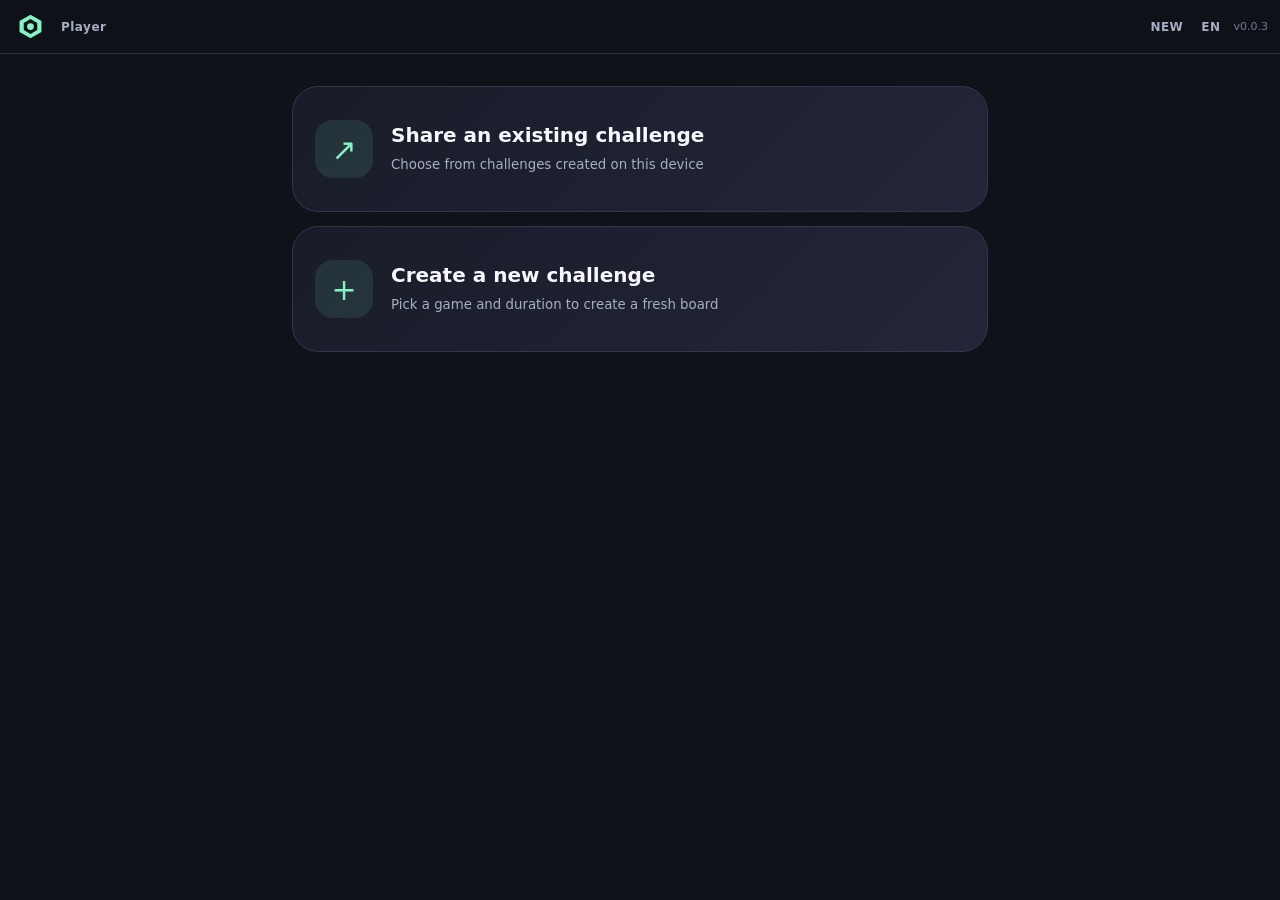
==== index.html @ 1811e8f5 "Initial public release" ====
<!doctype html>
<html lang="zh-CN">
  <head>
    <meta charset="utf-8">
    <meta name="viewport" content="width=device-width,initial-scale=1,viewport-fit=cover">
    <meta name="theme-color" content="#171923">
    <meta name="description" content="FairPlay anonymous mini game challenges">
    <link rel="manifest" href="./manifest.webmanifest">
    <link rel="icon" href="./icon.svg" type="image/svg+xml">
    <link rel="stylesheet" href="./index.css">
    <link rel="stylesheet" href="./homepage.css">
    <link rel="stylesheet" href="./common/game-shell.css">
    <title>FPCodex</title>
  </head>
  <body>
    <div id="app"></div>
    <script type="module" src="./index.js"></script>
  </body>
</html>
---- index.css ----
:root {
  color-scheme: dark;
  font-family: Inter, ui-rounded, "SF Pro Rounded", "Segoe UI", system-ui, sans-serif;
  font-synthesis: none;
  --bg: #10121a;
  --surface: #191c28;
  --surface-2: #222638;
  --line: #30364d;
  --text: #f7f7fb;
  --muted: #a7aec4;
  --accent: #85f2c5;
  --accent-2: #a9a0ff;
  --danger: #ff7385;
  --radius: 20px;
}

* { box-sizing: border-box; }

html, body { margin: 0; min-height: 100%; background: var(--bg); color: var(--text); }
body { min-width: 320px; min-height: 100dvh; }
button, input, textarea { font: inherit; }
button { color: inherit; }

#app { min-height: 100dvh; }

.app-header {
  position: sticky;
  z-index: 20;
  top: 0;
  display: flex;
  align-items: center;
  gap: 8px;
  min-height: 54px;
  padding: max(8px, env(safe-area-inset-top)) 12px 8px;
  border-bottom: 1px solid color-mix(in srgb, var(--line), transparent 22%);
  background: color-mix(in srgb, var(--bg), transparent 7%);
  backdrop-filter: blur(16px);
}

.brand-button, .header-button {
  border: 0;
  background: transparent;
  cursor: pointer;
}

.brand-button {
  display: grid;
  place-items: center;
  width: 36px;
  height: 36px;
  padding: 0;
  border-radius: 12px;
  color: var(--accent);
}

.brand-button:hover { background: var(--surface-2); }
.brand-mark { width: 27px; height: 27px; }

.nickname-button {
  max-width: min(30vw, 150px);
  overflow: hidden;
  padding: 7px 8px;
  color: var(--text);
  text-overflow: ellipsis;
  white-space: nowrap;
}

.header-spacer { flex: 1; min-width: 0; }
.header-button { padding: 7px 5px; color: var(--muted); font-size: 12px; font-weight: 750; letter-spacing: .04em; }
.header-button:hover { color: var(--text); }
.version-label { color: #737b94; font-size: 11px; white-space: nowrap; }

.modal-backdrop {
  position: fixed;
  z-index: 100;
  inset: 0;
  display: grid;
  place-items: center;
  padding: 20px;
  background: #090a10cc;
}

.modal-card {
  width: min(100%, 410px);
  padding: 22px;
  border: 1px solid var(--line);
  border-radius: 24px;
  background: var(--surface);
  box-shadow: 0 24px 80px #0008;
}

.modal-card h2 { margin: 0 0 16px; font-size: 20px; }
.modal-card input[type="text"] { width: 100%; padding: 12px 14px; border: 1px solid var(--line); border-radius: 12px; background: var(--bg); color: var(--text); }
.disclaimer { margin: 13px 0; color: var(--muted); font-size: 13px; line-height: 1.5; }
.confirm-row { display: flex; gap: 9px; align-items: flex-start; font-size: 13px; }
.modal-actions { display: flex; justify-content: flex-end; gap: 10px; margin-top: 20px; }

.action-button {
  min-height: 42px;
  padding: 0 16px;
  border: 1px solid var(--line);
  border-radius: 13px;
  background: var(--surface-2);
  cursor: pointer;
  font-weight: 750;
}
.action-button.primary { border-color: transparent; background: var(--accent); color: #09251c; }
.action-button.danger { border-color: color-mix(in srgb, var(--danger), transparent 50%); color: var(--danger); }
.action-button:disabled { cursor: not-allowed; opacity: .45; }

.empty-state { padding: 28px 16px; color: var(--muted); text-align: center; }

@media (max-width: 370px) {
  .app-header { gap: 3px; padding-inline: 7px; }
  .nickname-button { max-width: 82px; padding-inline: 4px; }
  .header-button { padding-inline: 3px; font-size: 11px; }
  .version-label { font-size: 10px; }
}
---- homepage.css ----
.homepage {
  width: min(100%, 720px);
  margin: 0 auto;
  padding: 18px 12px max(42px, env(safe-area-inset-bottom));
}

.panel { padding: 16px; border: 1px solid var(--line); border-radius: var(--radius); background: var(--surface); }
.section-title { margin: 0 0 13px; font-size: 17px; letter-spacing: -.01em; }

.new-menu { display: grid; gap: 14px; padding-top: 14px; }
.new-menu-button {
  display: flex;
  align-items: center;
  gap: 18px;
  min-height: 126px;
  padding: 22px;
  border: 1px solid var(--line);
  border-radius: 26px;
  background: linear-gradient(135deg, var(--surface), var(--surface-2));
  text-align: left;
  cursor: pointer;
}
.new-menu-button:hover { border-color: var(--accent-2); transform: translateY(-1px); }
.new-menu-button strong { display: block; margin-bottom: 7px; font-size: 20px; }
.new-menu-button small { color: var(--muted); line-height: 1.4; }
.menu-mark { display: grid; flex: 0 0 58px; place-items: center; height: 58px; border-radius: 18px; background: #85f2c51a; color: var(--accent); font-size: 30px; }
.section-nav { margin-bottom: 10px; }
.section-nav button { width: 40px; height: 38px; border: 0; border-radius: 12px; background: var(--surface); color: var(--muted); cursor: pointer; }

.share-panel { margin-bottom: 14px; }
.share-grid { display: grid; grid-template-columns: 94px minmax(0, 1fr) 94px; gap: 11px; align-items: stretch; }
.qr-box, .share-launch { aspect-ratio: 1; border: 1px solid var(--line); border-radius: 16px; background: var(--surface-2); cursor: pointer; }
.qr-box { display: grid; place-content: center; padding: 7px; overflow: hidden; }
.qr-box svg { display: block; width: 100%; height: 100%; border-radius: 4px; }
.share-launch { display: grid; place-content: center; gap: 4px; color: var(--accent); }
.share-launch span { font-size: 29px; }
.share-launch strong { font-size: 12px; }
.share-details { display: grid; align-content: center; min-width: 0; gap: 10px; }
.code-line { display: grid; gap: 4px; }
.code-line code { overflow: hidden; font-size: 14px; font-weight: 800; text-overflow: ellipsis; }
.code-line time { color: var(--muted); font-size: 11px; }
.memo-input { width: 100%; min-width: 0; padding: 9px 10px; border: 1px solid var(--line); border-radius: 10px; background: var(--bg); color: var(--text); }

.challenge-section, .challenge-bar, .game-section { margin-top: 14px; }
.challenge-list, .game-list { display: grid; gap: 10px; }
.challenge-card, .game-card {
  display: grid;
  grid-template-columns: 64px minmax(0, 1fr) auto;
  align-items: center;
  gap: 13px;
  min-height: 86px;
  padding: 11px;
  border: 1px solid var(--line);
  border-radius: 19px;
  background: var(--surface);
}
.challenge-card { cursor: pointer; }
.challenge-card.selected { border-color: var(--accent); box-shadow: inset 0 0 0 1px #85f2c544; }
.game-icon { display: block; width: 58px; height: 58px; }
.game-icon svg, .compact-game-icon svg, .brand-mark svg { width: 100%; height: 100%; }
.game-copy { min-width: 0; }
.game-copy h2 { overflow: hidden; margin: 0 0 4px; font-size: 16px; text-overflow: ellipsis; white-space: nowrap; }
.game-copy h2 time { color: var(--muted); font-size: 10px; font-weight: 500; }
.game-copy p { display: -webkit-box; overflow: hidden; margin: 0; color: var(--muted); font-size: 12px; line-height: 1.35; -webkit-box-orient: vertical; -webkit-line-clamp: 2; }
.duration-buttons { display: flex; flex-wrap: wrap; justify-content: flex-end; gap: 5px; max-width: 116px; }
.duration-buttons button { min-width: 42px; height: 35px; padding: 0 8px; border: 1px solid #85f2c555; border-radius: 11px; background: #85f2c512; color: var(--accent); cursor: pointer; font-weight: 800; }
.duration-buttons button:hover { background: var(--accent); color: #09251c; }
.delete-button { width: 38px; height: 38px; border: 1px solid #ff738544; border-radius: 12px; background: #ff738510; color: var(--danger); cursor: pointer; font-size: 22px; }
.marked-icon { position: relative; display: block; width: fit-content; }
.marked-icon b { position: absolute; right: -3px; bottom: -2px; display: grid; place-items: center; min-width: 20px; height: 20px; padding: 0 4px; border: 2px solid var(--surface); border-radius: 10px; background: var(--accent); color: #09251c; font-size: 10px; }

.challenge-strip { display: flex; gap: 9px; overflow-x: auto; padding: 3px 2px 10px; scrollbar-width: thin; scroll-snap-type: x proximity; }
.compact-challenge { display: grid; flex: 0 0 78px; justify-items: center; gap: 3px; padding: 8px 6px; border: 1px solid var(--line); border-radius: 17px; background: var(--surface); cursor: pointer; scroll-snap-align: start; }
.compact-challenge.selected { border-color: var(--accent); background: #85f2c510; }
.compact-game-icon { display: block; width: 48px; height: 48px; }
.compact-challenge code { font-size: 11px; font-weight: 800; }
.compact-challenge small { width: 100%; overflow: hidden; color: var(--muted); font-size: 9px; text-overflow: ellipsis; white-space: nowrap; }
.compact-challenge .marked-icon b { right: -4px; bottom: -1px; }

.toast { position: fixed; z-index: 200; left: 50%; bottom: max(24px, env(safe-area-inset-bottom)); transform: translateX(-50%); padding: 10px 16px; border: 1px solid var(--line); border-radius: 999px; background: var(--surface-2); box-shadow: 0 10px 30px #0007; }

@media (max-width: 420px) {
  .share-grid { grid-template-columns: 78px minmax(0, 1fr) 78px; gap: 8px; }
  .game-card, .challenge-card { grid-template-columns: 54px minmax(0, 1fr) auto; gap: 9px; }
  .game-icon { width: 50px; height: 50px; }
  .duration-buttons { max-width: 96px; }
  .duration-buttons button { min-width: 38px; }
}
---- common/game-shell.css ----
.game-page { width: min(100%, 760px); margin: 0 auto; padding: 12px; }
.game-status { display: grid; grid-template-columns: 1fr 1fr auto 1fr; gap: 8px; align-items: stretch; padding: 10px; border: 1px solid var(--line); border-radius: 18px; background: var(--surface); }
.game-status > div { display: flex; flex-direction: column; justify-content: center; min-width: 0; text-align: center; }
.game-status span { color: var(--muted); font-size: 11px; }
.game-status strong { margin-top: 2px; font-variant-numeric: tabular-nums; }
.game-control { min-width: 74px; border: 0; border-radius: 13px; background: var(--accent); color: #09251c; cursor: pointer; font-weight: 800; }
.game-control:disabled { opacity: .5; }
.game-stage { position: relative; display: grid; min-height: min(690px, calc(100dvh - 142px)); margin-top: 12px; place-items: center; align-content: center; padding: 28px; overflow: hidden; border: 1px solid var(--line); border-radius: 24px; background: radial-gradient(circle at 50% 30%, #29304a, var(--surface) 52%); text-align: center; }
.game-stage-icon { width: 112px; height: 112px; }
.game-stage-icon svg { width: 100%; height: 100%; }
.game-stage h1 { margin: 18px 0 6px; }
.game-stage > p { margin: 0; color: var(--muted); }
.rules-card { width: min(100%, 430px); margin-top: 28px; padding: 18px; border: 1px solid var(--line); border-radius: 18px; background: #10121ad9; }
.rules-card span { color: var(--accent); font-size: 12px; font-weight: 800; letter-spacing: .1em; text-transform: uppercase; }
.rules-card p { margin: 8px 0 0; color: var(--muted); line-height: 1.55; }
.countdown { position: absolute; inset: 0; display: grid; place-items: center; background: #10121ae8; color: var(--accent); font-size: 90px; font-weight: 900; }
.countdown[hidden] { display: none; }
.game-error { width: min(100% - 32px, 520px); margin: 20vh auto; padding: 28px; border: 1px solid var(--danger); border-radius: 22px; background: var(--surface); text-align: center; }
.game-error h1 { color: var(--danger); }
.game-error p { color: var(--muted); }
@media (max-width: 380px) { .game-page { padding: 8px; } .game-status { gap: 4px; padding: 7px; } .game-control { min-width: 64px; } }
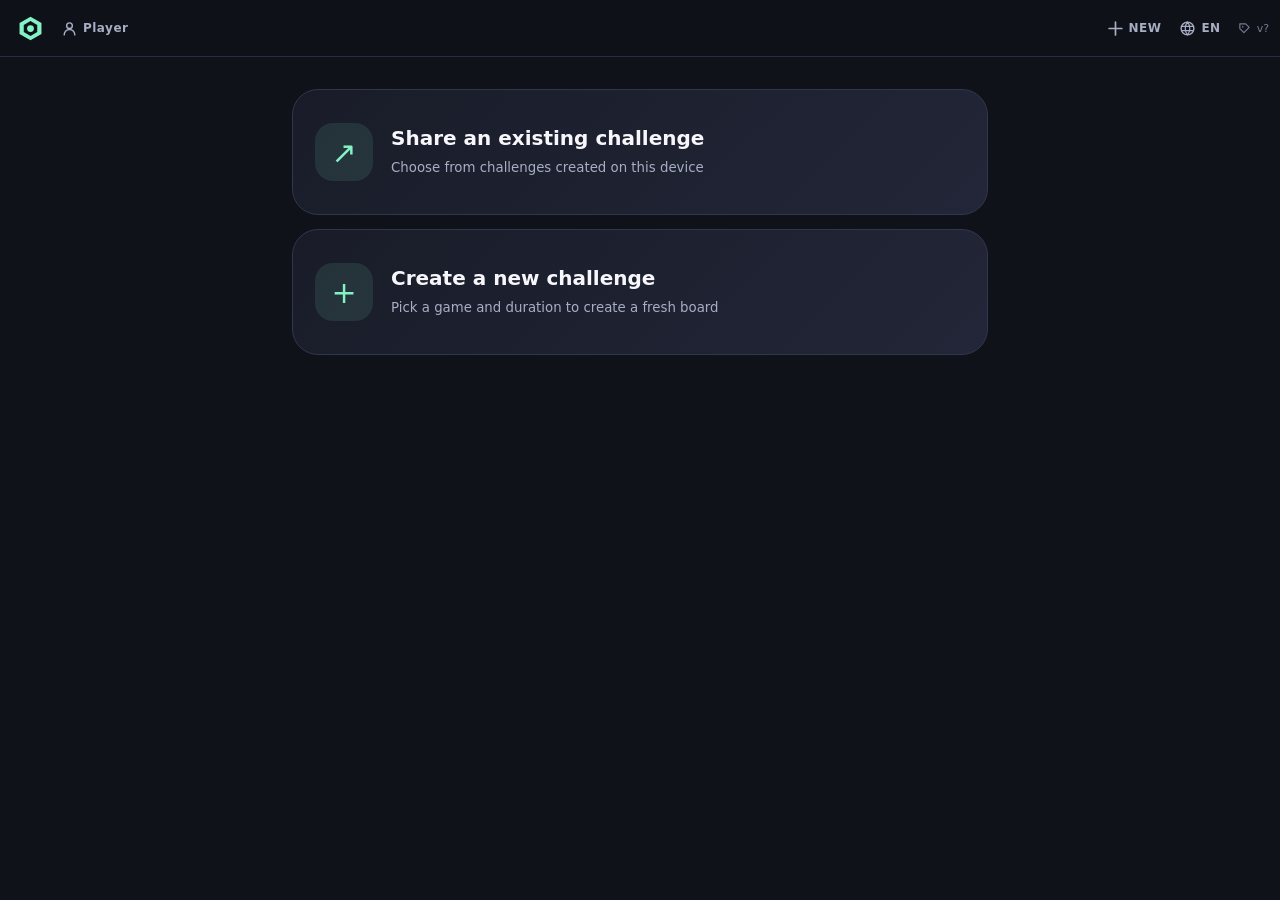
==== commit 03ed1988: "Release Zuben 0.0.11" ====
--- a/index.html
+++ b/index.html
@@ -10,7 +10,7 @@
     <link rel="stylesheet" href="./index.css">
     <link rel="stylesheet" href="./homepage.css">
     <link rel="stylesheet" href="./common/game-shell.css">
-    <title>FPCodex</title>
+    <title>Zuben</title>
   </head>
   <body>
     <div id="app"></div>
--- a/index.css
+++ b/index.css
@@ -11,15 +11,30 @@
   --accent: #85f2c5;
   --accent-2: #a9a0ff;
   --danger: #ff7385;
+  --lead: #57efbd;
+  --trail: #ff6f82;
+  --even: #8290b3;
   --radius: 20px;
 }
 
 * { box-sizing: border-box; }
 
-html, body { margin: 0; min-height: 100%; background: var(--bg); color: var(--text); }
+html, body { width: 100%; margin: 0; min-height: 100%; overflow-x: hidden; background: var(--bg); color: var(--text); }
 body { min-width: 320px; min-height: 100dvh; }
 button, input, textarea { font: inherit; }
 button { color: inherit; }
+
+.visually-hidden {
+  position: absolute;
+  width: 1px;
+  height: 1px;
+  padding: 0;
+  margin: -1px;
+  overflow: hidden;
+  clip: rect(0, 0, 0, 0);
+  white-space: nowrap;
+  border: 0;
+}
 
 #app { min-height: 100dvh; }
 
@@ -27,6 +42,8 @@
   position: sticky;
   z-index: 20;
   top: 0;
+  width: 100%;
+  max-width: 100vw;
   display: flex;
   align-items: center;
   gap: 8px;
@@ -43,6 +60,15 @@
   cursor: pointer;
 }
 
+.header-button {
+  display: inline-flex;
+  min-height: 40px;
+  align-items: center;
+  justify-content: center;
+  gap: 5px;
+  border-radius: 11px;
+}
+
 .brand-button {
   display: grid;
   place-items: center;
@@ -65,10 +91,50 @@
   white-space: nowrap;
 }
 
+.nickname-button span:last-child { overflow: hidden; text-overflow: ellipsis; }
+
 .header-spacer { flex: 1; min-width: 0; }
 .header-button { padding: 7px 5px; color: var(--muted); font-size: 12px; font-weight: 750; letter-spacing: .04em; }
-.header-button:hover { color: var(--text); }
-.version-label { color: #737b94; font-size: 11px; white-space: nowrap; }
+.header-button:hover, .header-button:focus-visible { background: var(--surface-2); color: var(--text); }
+.header-icon { display: inline-grid; flex: 0 0 17px; width: 17px; height: 17px; place-items: center; }
+.header-icon svg { width: 100%; height: 100%; }
+.version-label { display: inline-flex; align-items: center; gap: 4px; padding: 5px 2px; border: 0; background: transparent; color: #737b94; cursor: pointer; font-size: 11px; white-space: nowrap; }
+.version-label:hover, .version-label:focus-visible { color: var(--text); }
+.version-label[data-unread="true"] .header-icon { color: var(--danger); }
+.version-label:disabled { cursor: wait; }
+.version-label .header-icon { width: 14px; height: 14px; }
+
+.language-picker { position: relative; display: inline-flex; }
+.language-menu {
+  position: absolute;
+  z-index: 40;
+  top: calc(100% + 7px);
+  right: 0;
+  width: max-content;
+  min-width: 150px;
+  padding: 6px;
+  border: 1px solid var(--line);
+  border-radius: 14px;
+  background: var(--surface);
+  box-shadow: 0 16px 42px #0009;
+}
+.language-menu button {
+  display: grid;
+  width: 100%;
+  min-height: 42px;
+  grid-template-columns: 35px 1fr;
+  align-items: center;
+  padding: 7px 10px;
+  border: 0;
+  border-radius: 9px;
+  background: transparent;
+  cursor: pointer;
+  text-align: left;
+}
+.language-menu button:hover, .language-menu button:focus-visible { outline: none; background: var(--surface-2); }
+.language-menu button[aria-selected="true"] { color: var(--accent); }
+.language-menu strong { font-size: 12px; letter-spacing: .05em; }
+.language-menu span { color: var(--text); font-size: 13px; }
 
 .modal-backdrop {
   position: fixed;
@@ -90,6 +156,16 @@
 }
 
 .modal-card h2 { margin: 0 0 16px; font-size: 20px; }
+.version-dialog { position: relative; max-height: min(78dvh, 680px); overflow: auto; }
+.version-close { position: sticky; z-index: 1; top: 0; float: right; display: grid; width: 34px; height: 34px; margin: -8px -8px 4px 10px; place-items: center; border: 1px solid var(--line); border-radius: 50%; background: var(--surface-2); color: var(--text); cursor: pointer; font-size: 23px; line-height: 1; }
+.version-json { clear: both; overflow-wrap: anywhere; }
+.version-field { margin-top: 16px; }
+.version-object.depth-0 > .version-field:first-child { margin-top: 0; }
+.version-key { display: block; margin: 0 0 8px; color: var(--text); }
+.version-object.depth-0 > .version-field > .version-key { color: var(--accent); font-size: 23px; }
+.version-object.depth-1 > .version-field > .version-key { font-size: 15px; }
+.version-array { display: grid; gap: 7px; margin: 0; padding-left: 21px; color: var(--muted); font-size: 13px; line-height: 1.45; }
+.version-value { margin: 0; color: var(--muted); font-size: 13px; line-height: 1.45; }
 .modal-card input[type="text"] { width: 100%; padding: 12px 14px; border: 1px solid var(--line); border-radius: 12px; background: var(--bg); color: var(--text); }
 .disclaimer { margin: 13px 0; color: var(--muted); font-size: 13px; line-height: 1.5; }
 .confirm-row { display: flex; gap: 9px; align-items: flex-start; font-size: 13px; }
@@ -115,4 +191,11 @@
   .nickname-button { max-width: 82px; padding-inline: 4px; }
   .header-button { padding-inline: 3px; font-size: 11px; }
   .version-label { font-size: 10px; }
-}
+  .version-label .header-icon { display: none; }
+}
+
+@media (max-width: 480px) {
+  .mode-button span:last-child { display: none; }
+  .mode-button { width: 40px; padding-inline: 0; }
+  .version-label .header-icon { display: none; }
+}
--- a/homepage.css
+++ b/homepage.css
@@ -1,5 +1,6 @@
 .homepage {
   width: min(100%, 720px);
+  max-width: 100vw;
   margin: 0 auto;
   padding: 18px 12px max(42px, env(safe-area-inset-bottom));
 }
@@ -20,6 +21,8 @@
   text-align: left;
   cursor: pointer;
 }
+.new-menu-button > span:last-child { min-width: 0; }
+.new-menu-button strong, .new-menu-button small { overflow-wrap: anywhere; }
 .new-menu-button:hover { border-color: var(--accent-2); transform: translateY(-1px); }
 .new-menu-button strong { display: block; margin-bottom: 7px; font-size: 20px; }
 .new-menu-button small { color: var(--muted); line-height: 1.4; }
@@ -32,8 +35,14 @@
 .qr-box, .share-launch { aspect-ratio: 1; border: 1px solid var(--line); border-radius: 16px; background: var(--surface-2); cursor: pointer; }
 .qr-box { display: grid; place-content: center; padding: 7px; overflow: hidden; }
 .qr-box svg { display: block; width: 100%; height: 100%; border-radius: 4px; }
+.challenge-qr-dialog { text-align: center; }
+.challenge-qr-large { width: min(72vw, 340px); margin: 0 auto; padding: 12px; border-radius: 20px; background: #fff; }
+.challenge-qr-large svg { display: block; width: 100%; height: auto; }
+.challenge-qr-actions { display: grid; grid-template-columns: auto auto minmax(0, 1fr); }
+.challenge-qr-actions .action-button { display: grid; place-items: center; text-decoration: none; }
 .share-launch { display: grid; place-content: center; gap: 4px; color: var(--accent); }
-.share-launch span { font-size: 29px; }
+.share-icon { display: block; width: 31px; height: 31px; }
+.share-icon svg { display: block; width: 100%; height: 100%; }
 .share-launch strong { font-size: 12px; }
 .share-details { display: grid; align-content: center; min-width: 0; gap: 10px; }
 .code-line { display: grid; gap: 4px; }
@@ -85,4 +94,5 @@
   .game-icon { width: 50px; height: 50px; }
   .duration-buttons { max-width: 96px; }
   .duration-buttons button { min-width: 38px; }
+  .challenge-qr-actions { grid-template-columns: 1fr; }
 }
--- a/common/game-shell.css
+++ b/common/game-shell.css
@@ -1,10 +1,69 @@
-.game-page { width: min(100%, 760px); margin: 0 auto; padding: 12px; }
-.game-status { display: grid; grid-template-columns: 1fr 1fr auto 1fr; gap: 8px; align-items: stretch; padding: 10px; border: 1px solid var(--line); border-radius: 18px; background: var(--surface); }
-.game-status > div { display: flex; flex-direction: column; justify-content: center; min-width: 0; text-align: center; }
-.game-status span { color: var(--muted); font-size: 11px; }
-.game-status strong { margin-top: 2px; font-variant-numeric: tabular-nums; }
-.game-control { min-width: 74px; border: 0; border-radius: 13px; background: var(--accent); color: #09251c; cursor: pointer; font-weight: 800; }
+.game-page { width: min(100%, 760px); max-width: 100vw; margin: 0 auto; padding: 12px; }
+.game-status {
+  display: grid;
+  grid-template-columns: minmax(52px, auto) 44px minmax(66px, auto) minmax(52px, 1fr) minmax(66px, auto);
+  gap: 4px;
+  align-items: center;
+  padding: 8px 10px;
+  border: 1px solid var(--line);
+  border-radius: 18px;
+  background: var(--surface);
+}
+.status-metric { display: flex; min-width: 0; flex-direction: column; align-items: center; justify-content: center; color: var(--muted); text-align: center; }
+.status-icon { display: grid; width: 16px; height: 16px; margin-bottom: 2px; place-items: center; }
+.status-icon svg { width: 100%; height: 100%; }
+.status-metric strong { color: var(--text); font-size: clamp(11px, 3.2vw, 15px); font-variant-numeric: tabular-nums; line-height: 1.15; }
+.time-metric strong { min-width: 6ch; }
+.score-metric strong, .ghost-metric strong { width: 7ch; }
+.game-control {
+  display: grid;
+  width: 44px;
+  height: 44px;
+  padding: 0;
+  place-items: center;
+  border: 0;
+  border-radius: 14px;
+  background: var(--accent);
+  color: #09251c;
+  cursor: pointer;
+  box-shadow: 0 6px 18px color-mix(in srgb, var(--accent), transparent 78%);
+}
+.control-icon { display: grid; width: 22px; height: 22px; place-items: center; }
+.control-icon svg { width: 100%; height: 100%; }
 .game-control:disabled { opacity: .5; }
+
+.tug-bar {
+  --self-share: .5;
+  --ghost-share: .5;
+  position: relative;
+  display: flex;
+  min-width: 44px;
+  height: 18px;
+  align-items: center;
+  filter: drop-shadow(0 2px 6px #0008);
+}
+.tug-side { position: relative; height: 11px; overflow: hidden; background: #0b0d14; box-shadow: inset 0 0 0 1px #3a4057; transition: flex-basis 180ms ease-out; }
+.tug-self { flex: 0 0 calc(var(--self-share) * 100%); }
+.tug-ghost { flex: 0 0 calc(var(--ghost-share) * 100%); }
+.tug-self { border-radius: 7px 1px 1px 7px; }
+.tug-ghost { border-radius: 1px 7px 7px 1px; }
+.tug-fill { position: absolute; inset: 0; transition: background-color 180ms linear; }
+.tug-bar[data-leader="self"] .tug-self-fill, .tug-bar[data-leader="ghost"] .tug-ghost-fill { background: var(--lead); }
+.tug-bar[data-leader="self"] .tug-ghost-fill, .tug-bar[data-leader="ghost"] .tug-self-fill { background: var(--trail); }
+.tug-center {
+  position: absolute;
+  z-index: 2;
+  left: calc(var(--self-share) * 100%);
+  transform: translateX(-50%);
+  width: 2px;
+  height: 18px;
+  background: #fff;
+  border-radius: 2px;
+  box-shadow: 0 0 4px #fff, 0 0 10px var(--accent-2), 0 0 16px var(--accent-2);
+  animation: tug-center-pulse 1.25s ease-in-out infinite alternate;
+}
+@keyframes tug-center-pulse { from { opacity: .72; filter: brightness(.95); } to { opacity: 1; filter: brightness(1.45); } }
+@media (prefers-reduced-motion: reduce) { .tug-side, .tug-fill { transition: none; } .tug-center { animation: none; } }
 .game-stage { position: relative; display: grid; min-height: min(690px, calc(100dvh - 142px)); margin-top: 12px; place-items: center; align-content: center; padding: 28px; overflow: hidden; border: 1px solid var(--line); border-radius: 24px; background: radial-gradient(circle at 50% 30%, #29304a, var(--surface) 52%); text-align: center; }
 .game-stage-icon { width: 112px; height: 112px; }
 .game-stage-icon svg { width: 100%; height: 100%; }
@@ -18,4 +77,26 @@
 .game-error { width: min(100% - 32px, 520px); margin: 20vh auto; padding: 28px; border: 1px solid var(--danger); border-radius: 22px; background: var(--surface); text-align: center; }
 .game-error h1 { color: var(--danger); }
 .game-error p { color: var(--muted); }
-@media (max-width: 380px) { .game-page { padding: 8px; } .game-status { gap: 4px; padding: 7px; } .game-control { min-width: 64px; } }
+.game-result-overlay { display: grid; place-items: center; padding: 18px; text-align: center; }
+.result-card { display: grid; width: min(100%, 440px); gap: 10px; padding: clamp(20px, 6vw, 34px); border: 1px solid var(--line); border-radius: 26px; background: var(--surface); box-shadow: 0 22px 70px #000a; }
+.result-outcome-icon { color: var(--accent); font-size: 48px; line-height: 1; text-shadow: 0 0 20px color-mix(in srgb, var(--accent), transparent 40%); }
+.game-result-overlay[data-outcome="lose"] .result-outcome-icon { color: var(--danger); }
+.game-result-overlay[data-outcome="tie"] .result-outcome-icon { color: var(--even); }
+.result-card h1 { margin: 0; font-size: clamp(25px, 7vw, 38px); }
+.result-reason { margin: -3px 0 4px; color: var(--muted); }
+.result-score { min-width: 7ch; color: var(--accent); font-size: clamp(38px, 12vw, 64px); font-variant-numeric: tabular-nums; line-height: 1.1; }
+.result-action { min-height: 48px; padding: 10px 15px; border: 1px solid var(--line); border-radius: 15px; background: var(--surface-2); cursor: pointer; color: var(--text); font-weight: 800; }
+.result-action.primary { margin-top: 8px; border-color: transparent; background: var(--accent); color: #09251c; }
+.result-action:disabled { cursor: not-allowed; opacity: .5; }
+.result-secondary-actions { display: grid; grid-template-columns: 1fr 1fr; gap: 9px; }
+.result-share-sheet { text-align: center; }
+.result-qr { width: min(62vw, 230px); margin: 0 auto; padding: 10px; border-radius: 17px; background: #fff; }
+.result-qr svg { display: block; width: 100%; height: auto; }
+.result-share-copy { overflow-wrap: anywhere; color: var(--muted); line-height: 1.45; }
+@media (max-width: 380px) {
+  .game-page { padding: 8px; }
+  .game-status { gap: 2px; padding: 7px 6px; }
+  .status-icon { width: 14px; height: 14px; }
+  .game-control { width: 42px; height: 42px; }
+  .tug-bar { min-width: 38px; }
+}
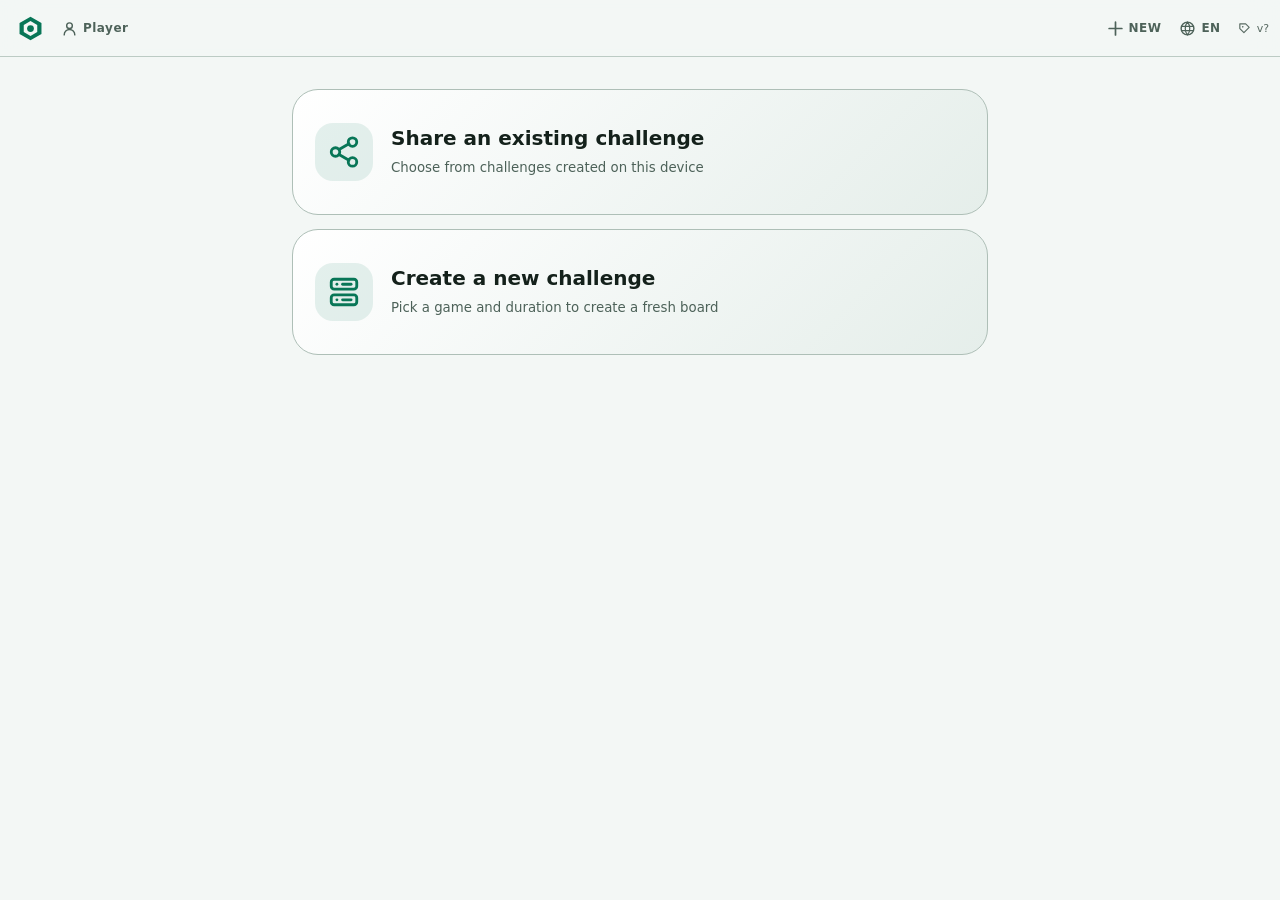
==== commit cdc663f7: "Release Zuben 0.0.12" ====
--- a/index.html
+++ b/index.html
@@ -3,7 +3,8 @@
   <head>
     <meta charset="utf-8">
     <meta name="viewport" content="width=device-width,initial-scale=1,viewport-fit=cover">
-    <meta name="theme-color" content="#171923">
+    <meta name="theme-color" content="#10121a" media="(prefers-color-scheme: dark)">
+    <meta name="theme-color" content="#f3f7f5" media="(prefers-color-scheme: light)">
     <meta name="description" content="FairPlay anonymous mini game challenges">
     <link rel="manifest" href="./manifest.webmanifest">
     <link rel="icon" href="./icon.svg" type="image/svg+xml">
--- a/index.css
+++ b/index.css
@@ -14,7 +14,55 @@
   --lead: #57efbd;
   --trail: #ff6f82;
   --even: #8290b3;
+  --quiet: #858da5;
+  --accent-ink: #09251c;
+  --backdrop: #090a10cc;
+  --stage-glow: #29304a;
+  --rules-bg: #10121ad9;
+  --countdown-bg: #10121ae8;
+  --game-overlay-bg: #10121af2;
+  --match-board-bg: #0d1019aa;
+  --tug-track: #0b0d14;
+  --tug-line: #3a4057;
+  --focus-ring: #fff;
+  --stacker-scene-glow: #2c3450;
+  --stacker-scene-edge: #11141f;
+  --stacker-chip-bg: #0c0f18bb;
+  --stacker-chip-line: #ffffff24;
   --radius: 20px;
+}
+
+@media (prefers-color-scheme: light) {
+  :root {
+    color-scheme: light;
+    --bg: #f3f7f5;
+    --surface: #fff;
+    --surface-2: #e5eeea;
+    --line: #aebfb7;
+    --text: #14211b;
+    --muted: #4d6259;
+    --accent: #087657;
+    --accent-2: #5c50b5;
+    --danger: #b4233c;
+    --lead: #087657;
+    --trail: #b4233c;
+    --even: #59677b;
+    --quiet: #596b63;
+    --accent-ink: #fff;
+    --backdrop: #17201dcc;
+    --stage-glow: #dce9e4;
+    --rules-bg: #fffffff2;
+    --countdown-bg: #f3f7f5f2;
+    --game-overlay-bg: #f3f7f5f2;
+    --match-board-bg: #dfe9e5cc;
+    --tug-track: #dbe5e1;
+    --tug-line: #80938b;
+    --focus-ring: #14211b;
+    --stacker-scene-glow: #dce9e4;
+    --stacker-scene-edge: #bfcfc8;
+    --stacker-chip-bg: #ffffffd9;
+    --stacker-chip-line: #14211b33;
+  }
 }
 
 * { box-sizing: border-box; }
@@ -36,7 +84,11 @@
   border: 0;
 }
 
+.qr-unavailable { display: grid; place-items: center; background: var(--surface-2) !important; color: var(--text); }
+.qr-fallback { margin: 0; padding: 8px; font-size: 13px; font-weight: 700; line-height: 1.35; text-align: center; }
+
 #app { min-height: 100dvh; }
+.storage-warning { padding: 8px 14px; border-bottom: 1px solid var(--danger); background: color-mix(in srgb, var(--danger), transparent 86%); color: var(--text); text-align: center; font-size: 12px; }
 
 .app-header {
   position: sticky;
@@ -98,7 +150,7 @@
 .header-button:hover, .header-button:focus-visible { background: var(--surface-2); color: var(--text); }
 .header-icon { display: inline-grid; flex: 0 0 17px; width: 17px; height: 17px; place-items: center; }
 .header-icon svg { width: 100%; height: 100%; }
-.version-label { display: inline-flex; align-items: center; gap: 4px; padding: 5px 2px; border: 0; background: transparent; color: #737b94; cursor: pointer; font-size: 11px; white-space: nowrap; }
+.version-label { display: inline-flex; align-items: center; gap: 4px; padding: 5px 2px; border: 0; background: transparent; color: var(--quiet); cursor: pointer; font-size: 11px; white-space: nowrap; }
 .version-label:hover, .version-label:focus-visible { color: var(--text); }
 .version-label[data-unread="true"] .header-icon { color: var(--danger); }
 .version-label:disabled { cursor: wait; }
@@ -143,7 +195,7 @@
   display: grid;
   place-items: center;
   padding: 20px;
-  background: #090a10cc;
+  background: var(--backdrop);
 }
 
 .modal-card {
@@ -180,7 +232,7 @@
   cursor: pointer;
   font-weight: 750;
 }
-.action-button.primary { border-color: transparent; background: var(--accent); color: #09251c; }
+.action-button.primary { border-color: transparent; background: var(--accent); color: var(--accent-ink); }
 .action-button.danger { border-color: color-mix(in srgb, var(--danger), transparent 50%); color: var(--danger); }
 .action-button:disabled { cursor: not-allowed; opacity: .45; }
 
--- a/homepage.css
+++ b/homepage.css
@@ -26,7 +26,9 @@
 .new-menu-button:hover { border-color: var(--accent-2); transform: translateY(-1px); }
 .new-menu-button strong { display: block; margin-bottom: 7px; font-size: 20px; }
 .new-menu-button small { color: var(--muted); line-height: 1.4; }
-.menu-mark { display: grid; flex: 0 0 58px; place-items: center; height: 58px; border-radius: 18px; background: #85f2c51a; color: var(--accent); font-size: 30px; }
+.menu-mark { display: grid; flex: 0 0 58px; place-items: center; height: 58px; border-radius: 18px; background: color-mix(in srgb, var(--accent), transparent 90%); color: var(--accent); font-size: 30px; }
+.menu-icon { display: block; width: 34px; height: 34px; }
+.menu-icon svg { display: block; width: 100%; height: 100%; }
 .section-nav { margin-bottom: 10px; }
 .section-nav button { width: 40px; height: 38px; border: 0; border-radius: 12px; background: var(--surface); color: var(--muted); cursor: pointer; }
 
@@ -45,9 +47,14 @@
 .share-icon svg { display: block; width: 100%; height: 100%; }
 .share-launch strong { font-size: 12px; }
 .share-details { display: grid; align-content: center; min-width: 0; gap: 10px; }
-.code-line { display: grid; gap: 4px; }
+.code-row { display: grid; grid-template-columns: minmax(0, 1fr) auto; align-items: stretch; gap: 8px; }
+.code-line { display: grid; min-height: 40px; align-content: center; gap: 4px; }
 .code-line code { overflow: hidden; font-size: 14px; font-weight: 800; text-overflow: ellipsis; }
 .code-line time { color: var(--muted); font-size: 11px; }
+.play-launch { display: grid; width: 40px; min-width: 40px; aspect-ratio: 1; place-items: center; border: 1px solid var(--line); border-radius: 10px; background: var(--surface-2); color: var(--accent); text-decoration: none; }
+.play-launch:hover { border-color: var(--accent); }
+.play-icon { display: block; width: 24px; height: 24px; }
+.play-icon svg { display: block; width: 100%; height: 100%; }
 .memo-input { width: 100%; min-width: 0; padding: 9px 10px; border: 1px solid var(--line); border-radius: 10px; background: var(--bg); color: var(--text); }
 
 .challenge-section, .challenge-bar, .game-section { margin-top: 14px; }
@@ -64,7 +71,7 @@
   background: var(--surface);
 }
 .challenge-card { cursor: pointer; }
-.challenge-card.selected { border-color: var(--accent); box-shadow: inset 0 0 0 1px #85f2c544; }
+.challenge-card.selected { border-color: var(--accent); box-shadow: inset 0 0 0 1px color-mix(in srgb, var(--accent), transparent 73%); }
 .game-icon { display: block; width: 58px; height: 58px; }
 .game-icon svg, .compact-game-icon svg, .brand-mark svg { width: 100%; height: 100%; }
 .game-copy { min-width: 0; }
@@ -72,15 +79,15 @@
 .game-copy h2 time { color: var(--muted); font-size: 10px; font-weight: 500; }
 .game-copy p { display: -webkit-box; overflow: hidden; margin: 0; color: var(--muted); font-size: 12px; line-height: 1.35; -webkit-box-orient: vertical; -webkit-line-clamp: 2; }
 .duration-buttons { display: flex; flex-wrap: wrap; justify-content: flex-end; gap: 5px; max-width: 116px; }
-.duration-buttons button { min-width: 42px; height: 35px; padding: 0 8px; border: 1px solid #85f2c555; border-radius: 11px; background: #85f2c512; color: var(--accent); cursor: pointer; font-weight: 800; }
-.duration-buttons button:hover { background: var(--accent); color: #09251c; }
-.delete-button { width: 38px; height: 38px; border: 1px solid #ff738544; border-radius: 12px; background: #ff738510; color: var(--danger); cursor: pointer; font-size: 22px; }
+.duration-buttons button { min-width: 42px; height: 35px; padding: 0 8px; border: 1px solid color-mix(in srgb, var(--accent), transparent 67%); border-radius: 11px; background: color-mix(in srgb, var(--accent), transparent 93%); color: var(--accent); cursor: pointer; font-weight: 800; }
+.duration-buttons button:hover { background: var(--accent); color: var(--accent-ink); }
+.delete-button { width: 38px; height: 38px; border: 1px solid color-mix(in srgb, var(--danger), transparent 73%); border-radius: 12px; background: color-mix(in srgb, var(--danger), transparent 94%); color: var(--danger); cursor: pointer; font-size: 22px; }
 .marked-icon { position: relative; display: block; width: fit-content; }
-.marked-icon b { position: absolute; right: -3px; bottom: -2px; display: grid; place-items: center; min-width: 20px; height: 20px; padding: 0 4px; border: 2px solid var(--surface); border-radius: 10px; background: var(--accent); color: #09251c; font-size: 10px; }
+.marked-icon b { position: absolute; right: -3px; bottom: -2px; display: grid; place-items: center; min-width: 20px; height: 20px; padding: 0 4px; border: 2px solid var(--surface); border-radius: 10px; background: var(--accent); color: var(--accent-ink); font-size: 10px; }
 
 .challenge-strip { display: flex; gap: 9px; overflow-x: auto; padding: 3px 2px 10px; scrollbar-width: thin; scroll-snap-type: x proximity; }
 .compact-challenge { display: grid; flex: 0 0 78px; justify-items: center; gap: 3px; padding: 8px 6px; border: 1px solid var(--line); border-radius: 17px; background: var(--surface); cursor: pointer; scroll-snap-align: start; }
-.compact-challenge.selected { border-color: var(--accent); background: #85f2c510; }
+.compact-challenge.selected { border-color: var(--accent); background: color-mix(in srgb, var(--accent), transparent 94%); }
 .compact-game-icon { display: block; width: 48px; height: 48px; }
 .compact-challenge code { font-size: 11px; font-weight: 800; }
 .compact-challenge small { width: 100%; overflow: hidden; color: var(--muted); font-size: 9px; text-overflow: ellipsis; white-space: nowrap; }
--- a/common/game-shell.css
+++ b/common/game-shell.css
@@ -24,7 +24,7 @@
   border: 0;
   border-radius: 14px;
   background: var(--accent);
-  color: #09251c;
+  color: var(--accent-ink);
   cursor: pointer;
   box-shadow: 0 6px 18px color-mix(in srgb, var(--accent), transparent 78%);
 }
@@ -42,7 +42,7 @@
   align-items: center;
   filter: drop-shadow(0 2px 6px #0008);
 }
-.tug-side { position: relative; height: 11px; overflow: hidden; background: #0b0d14; box-shadow: inset 0 0 0 1px #3a4057; transition: flex-basis 180ms ease-out; }
+.tug-side { position: relative; height: 11px; overflow: hidden; background: var(--tug-track); box-shadow: inset 0 0 0 1px var(--tug-line); transition: flex-basis 180ms ease-out; }
 .tug-self { flex: 0 0 calc(var(--self-share) * 100%); }
 .tug-ghost { flex: 0 0 calc(var(--ghost-share) * 100%); }
 .tug-self { border-radius: 7px 1px 1px 7px; }
@@ -57,26 +57,35 @@
   transform: translateX(-50%);
   width: 2px;
   height: 18px;
-  background: #fff;
+  background: var(--focus-ring);
   border-radius: 2px;
-  box-shadow: 0 0 4px #fff, 0 0 10px var(--accent-2), 0 0 16px var(--accent-2);
+  box-shadow: 0 0 4px var(--focus-ring), 0 0 10px var(--accent-2), 0 0 16px var(--accent-2);
   animation: tug-center-pulse 1.25s ease-in-out infinite alternate;
 }
 @keyframes tug-center-pulse { from { opacity: .72; filter: brightness(.95); } to { opacity: 1; filter: brightness(1.45); } }
 @media (prefers-reduced-motion: reduce) { .tug-side, .tug-fill { transition: none; } .tug-center { animation: none; } }
-.game-stage { position: relative; display: grid; min-height: min(690px, calc(100dvh - 142px)); margin-top: 12px; place-items: center; align-content: center; padding: 28px; overflow: hidden; border: 1px solid var(--line); border-radius: 24px; background: radial-gradient(circle at 50% 30%, #29304a, var(--surface) 52%); text-align: center; }
+.game-stage { position: relative; display: grid; min-height: min(690px, calc(100dvh - 142px)); margin-top: 12px; place-items: center; align-content: center; padding: 28px; overflow: hidden; border: 1px solid var(--line); border-radius: 24px; background: radial-gradient(circle at 50% 30%, var(--stage-glow), var(--surface) 52%); text-align: center; }
 .game-stage-icon { width: 112px; height: 112px; }
 .game-stage-icon svg { width: 100%; height: 100%; }
 .game-stage h1 { margin: 18px 0 6px; }
 .game-stage > p { margin: 0; color: var(--muted); }
-.rules-card { width: min(100%, 430px); margin-top: 28px; padding: 18px; border: 1px solid var(--line); border-radius: 18px; background: #10121ad9; }
+.rules-card { width: min(100%, 430px); margin-top: 28px; padding: 18px; border: 1px solid var(--line); border-radius: 18px; background: var(--rules-bg); }
 .rules-card span { color: var(--accent); font-size: 12px; font-weight: 800; letter-spacing: .1em; text-transform: uppercase; }
 .rules-card p { margin: 8px 0 0; color: var(--muted); line-height: 1.55; }
-.countdown { position: absolute; inset: 0; display: grid; place-items: center; background: #10121ae8; color: var(--accent); font-size: 90px; font-weight: 900; }
+.countdown { position: absolute; inset: 0; display: grid; place-items: center; background: var(--countdown-bg); color: var(--accent); font-size: 90px; font-weight: 900; }
 .countdown[hidden] { display: none; }
 .game-error { width: min(100% - 32px, 520px); margin: 20vh auto; padding: 28px; border: 1px solid var(--danger); border-radius: 22px; background: var(--surface); text-align: center; }
 .game-error h1 { color: var(--danger); }
 .game-error p { color: var(--muted); }
+.game-runtime-error { margin: auto; }
+.gesture-surface { position: relative; touch-action: none; }
+.gesture-arrows { position: absolute; z-index: 8; left: var(--gesture-x); top: var(--gesture-y); width: 0; height: 0; pointer-events: none; }
+.gesture-arrows span { position: absolute; display: grid; width: 34px; height: 34px; place-items: center; border: 1px solid currentColor; border-radius: 50%; background: color-mix(in srgb, var(--bg), transparent 35%); color: var(--accent); opacity: .28; font-size: 23px; font-weight: 900; transition: opacity 90ms ease, transform 90ms ease; }
+.gesture-arrows [data-direction="up"] { transform: translate(-50%, -145%); }
+.gesture-arrows [data-direction="right"] { transform: translate(45%, -50%); }
+.gesture-arrows [data-direction="down"] { transform: translate(-50%, 45%); }
+.gesture-arrows [data-direction="left"] { transform: translate(-145%, -50%); }
+.gesture-arrows span.candidate { opacity: .9; }
 .game-result-overlay { display: grid; place-items: center; padding: 18px; text-align: center; }
 .result-card { display: grid; width: min(100%, 440px); gap: 10px; padding: clamp(20px, 6vw, 34px); border: 1px solid var(--line); border-radius: 26px; background: var(--surface); box-shadow: 0 22px 70px #000a; }
 .result-outcome-icon { color: var(--accent); font-size: 48px; line-height: 1; text-shadow: 0 0 20px color-mix(in srgb, var(--accent), transparent 40%); }
@@ -86,7 +95,7 @@
 .result-reason { margin: -3px 0 4px; color: var(--muted); }
 .result-score { min-width: 7ch; color: var(--accent); font-size: clamp(38px, 12vw, 64px); font-variant-numeric: tabular-nums; line-height: 1.1; }
 .result-action { min-height: 48px; padding: 10px 15px; border: 1px solid var(--line); border-radius: 15px; background: var(--surface-2); cursor: pointer; color: var(--text); font-weight: 800; }
-.result-action.primary { margin-top: 8px; border-color: transparent; background: var(--accent); color: #09251c; }
+.result-action.primary { margin-top: 8px; border-color: transparent; background: var(--accent); color: var(--accent-ink); }
 .result-action:disabled { cursor: not-allowed; opacity: .5; }
 .result-secondary-actions { display: grid; grid-template-columns: 1fr 1fr; gap: 9px; }
 .result-share-sheet { text-align: center; }
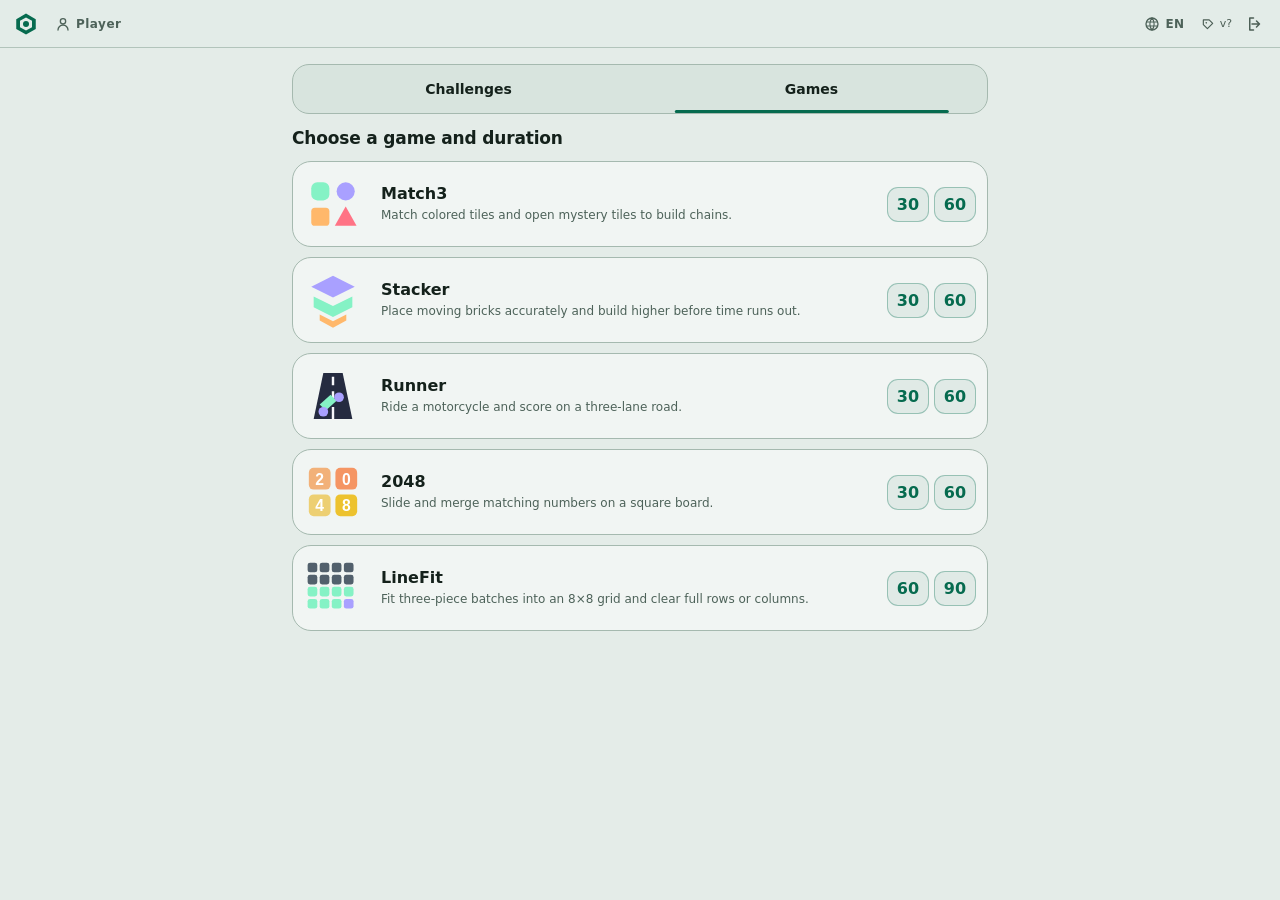
==== commit 4df9cd3c: "Release Zuben 0.0.85" ====
--- a/index.html
+++ b/index.html
@@ -3,8 +3,8 @@
   <head>
     <meta charset="utf-8">
     <meta name="viewport" content="width=device-width,initial-scale=1,viewport-fit=cover">
-    <meta name="theme-color" content="#10121a" media="(prefers-color-scheme: dark)">
-    <meta name="theme-color" content="#f3f7f5" media="(prefers-color-scheme: light)">
+    <meta name="theme-color" content="#141b18" media="(prefers-color-scheme: dark)">
+    <meta name="theme-color" content="#e4ece8" media="(prefers-color-scheme: light)">
     <meta name="description" content="FairPlay anonymous mini game challenges">
     <link rel="manifest" href="./manifest.webmanifest">
     <link rel="icon" href="./icon.svg" type="image/svg+xml">
--- a/index.css
+++ b/index.css
@@ -2,65 +2,76 @@
   color-scheme: dark;
   font-family: Inter, ui-rounded, "SF Pro Rounded", "Segoe UI", system-ui, sans-serif;
   font-synthesis: none;
-  --bg: #10121a;
-  --surface: #191c28;
-  --surface-2: #222638;
-  --line: #30364d;
+  --bg: #141b18;
+  --surface: #1b2521;
+  --surface-2: #25312c;
+  --line: #364941;
   --text: #f7f7fb;
   --muted: #a7aec4;
   --accent: #85f2c5;
-  --accent-2: #a9a0ff;
+  --accent-2: #55cfa2;
   --danger: #ff7385;
+  --warning: #ffb15f;
   --lead: #57efbd;
   --trail: #ff6f82;
-  --even: #8290b3;
-  --quiet: #858da5;
+  --even: #9aa9a2;
+  --quiet: #98a8a0;
   --accent-ink: #09251c;
-  --backdrop: #090a10cc;
-  --stage-glow: #29304a;
-  --rules-bg: #10121ad9;
-  --countdown-bg: #10121ae8;
-  --game-overlay-bg: #10121af2;
-  --match-board-bg: #0d1019aa;
-  --tug-track: #0b0d14;
-  --tug-line: #3a4057;
+  --backdrop: #0b100ecc;
+  --game-zone-glow: #263a32;
+  --rules-bg: #141b18d9;
+  --countdown-bg: #141b18e8;
+  --game-overlay-bg: #141b18f2;
+  --match-board-bg: #101713aa;
+  --tug-track: #0e1512;
+  --tug-line: #40594f;
   --focus-ring: #fff;
-  --stacker-scene-glow: #2c3450;
-  --stacker-scene-edge: #11141f;
-  --stacker-chip-bg: #0c0f18bb;
+  --result-score: #85f2c5;
+  --stacker-scene-glow: #294139;
+  --stacker-scene-edge: #121b17;
+  --stacker-chip-bg: #0d1511bb;
   --stacker-chip-line: #ffffff24;
+  --crystal-border: #83e5be;
+  --crystal-top: #62d6aa;
+  --crystal-middle: #2eb684;
+  --crystal-bottom: #147151;
+  --crystal-highlight: #ddfff1b8;
+  --crystal-shade: #073c2b99;
+  --crystal-text-shadow: #063426cc;
   --radius: 20px;
 }
 
 @media (prefers-color-scheme: light) {
   :root {
     color-scheme: light;
-    --bg: #f3f7f5;
-    --surface: #fff;
-    --surface-2: #e5eeea;
-    --line: #aebfb7;
+    --bg: #e4ece8;
+    --surface: #f1f5f3;
+    --surface-2: #d8e4de;
+    --line: #a5b9af;
     --text: #14211b;
     --muted: #4d6259;
-    --accent: #087657;
-    --accent-2: #5c50b5;
+    --accent: #066b4f;
+    --accent-2: #146b51;
     --danger: #b4233c;
-    --lead: #087657;
+    --warning: #9a4b00;
+    --lead: #066b4f;
     --trail: #b4233c;
-    --even: #59677b;
-    --quiet: #596b63;
+    --even: #4f5d57;
+    --quiet: #4c5f56;
     --accent-ink: #fff;
     --backdrop: #17201dcc;
-    --stage-glow: #dce9e4;
-    --rules-bg: #fffffff2;
-    --countdown-bg: #f3f7f5f2;
-    --game-overlay-bg: #f3f7f5f2;
-    --match-board-bg: #dfe9e5cc;
-    --tug-track: #dbe5e1;
-    --tug-line: #80938b;
+    --game-zone-glow: #d3e2db;
+    --rules-bg: #f1f5f3f2;
+    --countdown-bg: #e4ece8f2;
+    --game-overlay-bg: #e4ece8f2;
+    --match-board-bg: #d5e1dbcc;
+    --tug-track: #cfddd6;
+    --tug-line: #789086;
     --focus-ring: #14211b;
-    --stacker-scene-glow: #dce9e4;
-    --stacker-scene-edge: #bfcfc8;
-    --stacker-chip-bg: #ffffffd9;
+    --result-score: #157a5b;
+    --stacker-scene-glow: #d3e2db;
+    --stacker-scene-edge: #b6cac0;
+    --stacker-chip-bg: #f1f5f3d9;
     --stacker-chip-line: #14211b33;
   }
 }
@@ -69,6 +80,7 @@
 
 html, body { width: 100%; margin: 0; min-height: 100%; overflow-x: hidden; background: var(--bg); color: var(--text); }
 body { min-width: 320px; min-height: 100dvh; }
+body:has(#app > .game-page-fixed-ui) { display: grid; place-items: center; }
 button, input, textarea { font: inherit; }
 button { color: inherit; }
 
@@ -88,19 +100,22 @@
 .qr-fallback { margin: 0; padding: 8px; font-size: 13px; font-weight: 700; line-height: 1.35; text-align: center; }
 
 #app { min-height: 100dvh; }
+#app:has(> .game-page) { display: grid; height: 100dvh; min-height: 0; grid-template-rows: auto minmax(0, 1fr); }
+#app:has(> .game-page-fixed-ui) { width: 360px; height: 648px; min-height: 648px; margin: auto; grid-template-rows: 48px 600px; aspect-ratio: 5 / 9; zoom: min(1.0833333333, calc(100vw / 360px), calc(100dvh / 648px)); }
+#app:has(> .game-page-fixed-ui) > .app-header { height: 48px; min-height: 48px; }
 .storage-warning { padding: 8px 14px; border-bottom: 1px solid var(--danger); background: color-mix(in srgb, var(--danger), transparent 86%); color: var(--text); text-align: center; font-size: 12px; }
 
 .app-header {
   position: sticky;
-  z-index: 20;
+  z-index: 30;
   top: 0;
   width: 100%;
   max-width: 100vw;
   display: flex;
   align-items: center;
   gap: 8px;
-  min-height: 54px;
-  padding: max(8px, env(safe-area-inset-top)) 12px 8px;
+  min-height: 48px;
+  padding: max(5px, env(safe-area-inset-top)) 10px 5px;
   border-bottom: 1px solid color-mix(in srgb, var(--line), transparent 22%);
   background: color-mix(in srgb, var(--bg), transparent 7%);
   backdrop-filter: blur(16px);
@@ -114,7 +129,7 @@
 
 .header-button {
   display: inline-flex;
-  min-height: 40px;
+  min-height: 34px;
   align-items: center;
   justify-content: center;
   gap: 5px;
@@ -124,20 +139,20 @@
 .brand-button {
   display: grid;
   place-items: center;
-  width: 36px;
-  height: 36px;
+  width: 32px;
+  height: 32px;
   padding: 0;
   border-radius: 12px;
   color: var(--accent);
 }
 
 .brand-button:hover { background: var(--surface-2); }
-.brand-mark { width: 27px; height: 27px; }
+.brand-mark { width: 24px; height: 24px; }
 
 .nickname-button {
   max-width: min(30vw, 150px);
   overflow: hidden;
-  padding: 7px 8px;
+  padding: 5px 7px;
   color: var(--text);
   text-overflow: ellipsis;
   white-space: nowrap;
@@ -148,13 +163,16 @@
 .header-spacer { flex: 1; min-width: 0; }
 .header-button { padding: 7px 5px; color: var(--muted); font-size: 12px; font-weight: 750; letter-spacing: .04em; }
 .header-button:hover, .header-button:focus-visible { background: var(--surface-2); color: var(--text); }
-.header-icon { display: inline-grid; flex: 0 0 17px; width: 17px; height: 17px; place-items: center; }
+.header-icon { display: inline-grid; flex: 0 0 16px; width: 16px; height: 16px; place-items: center; }
 .header-icon svg { width: 100%; height: 100%; }
 .version-label { display: inline-flex; align-items: center; gap: 4px; padding: 5px 2px; border: 0; background: transparent; color: var(--quiet); cursor: pointer; font-size: 11px; white-space: nowrap; }
 .version-label:hover, .version-label:focus-visible { color: var(--text); }
 .version-label[data-unread="true"] .header-icon { color: var(--danger); }
 .version-label:disabled { cursor: wait; }
 .version-label .header-icon { width: 14px; height: 14px; }
+.exit-button { display: grid; flex: 0 0 30px; width: 30px; height: 30px; padding: 0; place-items: center; border: 0; border-radius: 9px; background: transparent; color: var(--quiet); cursor: pointer; }
+.exit-button:hover, .exit-button:focus-visible { background: var(--surface-2); color: var(--danger); }
+.exit-button .header-icon { width: 18px; height: 18px; }
 
 .language-picker { position: relative; display: inline-flex; }
 .language-menu {
@@ -194,7 +212,11 @@
   inset: 0;
   display: grid;
   place-items: center;
+  align-items: safe center;
   padding: 20px;
+  overflow-x: hidden;
+  overflow-y: auto;
+  overscroll-behavior: contain;
   background: var(--backdrop);
 }
 
@@ -247,7 +269,5 @@
 }
 
 @media (max-width: 480px) {
-  .mode-button span:last-child { display: none; }
-  .mode-button { width: 40px; padding-inline: 0; }
   .version-label .header-icon { display: none; }
 }
--- a/homepage.css
+++ b/homepage.css
@@ -2,104 +2,120 @@
   width: min(100%, 720px);
   max-width: 100vw;
   margin: 0 auto;
-  padding: 18px 12px max(42px, env(safe-area-inset-bottom));
+  padding: 16px 12px max(42px, env(safe-area-inset-bottom));
 }
 
-.panel { padding: 16px; border: 1px solid var(--line); border-radius: var(--radius); background: var(--surface); }
+.home-tabs {
+  display: grid;
+  height: 50px;
+  grid-template-columns: repeat(2, minmax(0, 1fr));
+  padding: 4px;
+  border: 1px solid var(--line);
+  border-radius: 17px;
+  background: var(--surface-2);
+  overflow: hidden;
+}
+.home-tabs button {
+  position: relative;
+  border: 0;
+  border-radius: 12px;
+  background: transparent;
+  color: var(--text);
+  cursor: pointer;
+  font-size: 14px;
+  font-weight: 800;
+}
+.home-tabs button::after {
+  content: "";
+  position: absolute;
+  left: 50%;
+  bottom: -4px;
+  width: 80%;
+  height: 3px;
+  border-radius: 999px;
+  background: var(--accent);
+  transform: translateX(-50%) scaleX(0);
+  transition: transform 150ms ease;
+}
+.home-tabs button[aria-selected="true"] {
+  background: transparent;
+}
+.home-tabs button[aria-selected="true"]::after { transform: translateX(-50%) scaleX(1); }
+.home-tabs button:focus-visible { outline: 2px solid var(--focus-ring); outline-offset: -3px; }
+.home-tab-panel { margin-top: 14px; }
 .section-title { margin: 0 0 13px; font-size: 17px; letter-spacing: -.01em; }
 
-.new-menu { display: grid; gap: 14px; padding-top: 14px; }
-.new-menu-button {
-  display: flex;
+.challenge-list, .game-list { display: grid; gap: 10px; }
+.challenge-card, .game-card {
+  min-height: 86px;
+  border: 1px solid var(--line);
+  border-radius: 19px;
+  background: var(--surface);
+}
+.challenge-card { display: grid; grid-template-columns: minmax(0, 1fr) auto; align-items: stretch; overflow: hidden; }
+.challenge-open {
+  display: grid;
+  min-width: 0;
+  grid-template-columns: 58px minmax(0, 1fr) auto;
   align-items: center;
-  gap: 18px;
-  min-height: 126px;
-  padding: 22px;
-  border: 1px solid var(--line);
-  border-radius: 26px;
-  background: linear-gradient(135deg, var(--surface), var(--surface-2));
+  gap: 11px;
+  padding: 11px 6px 11px 11px;
+  border: 0;
+  background: transparent;
   text-align: left;
   cursor: pointer;
 }
-.new-menu-button > span:last-child { min-width: 0; }
-.new-menu-button strong, .new-menu-button small { overflow-wrap: anywhere; }
-.new-menu-button:hover { border-color: var(--accent-2); transform: translateY(-1px); }
-.new-menu-button strong { display: block; margin-bottom: 7px; font-size: 20px; }
-.new-menu-button small { color: var(--muted); line-height: 1.4; }
-.menu-mark { display: grid; flex: 0 0 58px; place-items: center; height: 58px; border-radius: 18px; background: color-mix(in srgb, var(--accent), transparent 90%); color: var(--accent); font-size: 30px; }
-.menu-icon { display: block; width: 34px; height: 34px; }
-.menu-icon svg { display: block; width: 100%; height: 100%; }
-.section-nav { margin-bottom: 10px; }
-.section-nav button { width: 40px; height: 38px; border: 0; border-radius: 12px; background: var(--surface); color: var(--muted); cursor: pointer; }
-
-.share-panel { margin-bottom: 14px; }
-.share-grid { display: grid; grid-template-columns: 94px minmax(0, 1fr) 94px; gap: 11px; align-items: stretch; }
-.qr-box, .share-launch { aspect-ratio: 1; border: 1px solid var(--line); border-radius: 16px; background: var(--surface-2); cursor: pointer; }
-.qr-box { display: grid; place-content: center; padding: 7px; overflow: hidden; }
-.qr-box svg { display: block; width: 100%; height: 100%; border-radius: 4px; }
-.challenge-qr-dialog { text-align: center; }
-.challenge-qr-large { width: min(72vw, 340px); margin: 0 auto; padding: 12px; border-radius: 20px; background: #fff; }
-.challenge-qr-large svg { display: block; width: 100%; height: auto; }
-.challenge-qr-actions { display: grid; grid-template-columns: auto auto minmax(0, 1fr); }
-.challenge-qr-actions .action-button { display: grid; place-items: center; text-decoration: none; }
-.share-launch { display: grid; place-content: center; gap: 4px; color: var(--accent); }
-.share-icon { display: block; width: 31px; height: 31px; }
-.share-icon svg { display: block; width: 100%; height: 100%; }
-.share-launch strong { font-size: 12px; }
-.share-details { display: grid; align-content: center; min-width: 0; gap: 10px; }
-.code-row { display: grid; grid-template-columns: minmax(0, 1fr) auto; align-items: stretch; gap: 8px; }
-.code-line { display: grid; min-height: 40px; align-content: center; gap: 4px; }
-.code-line code { overflow: hidden; font-size: 14px; font-weight: 800; text-overflow: ellipsis; }
-.code-line time { color: var(--muted); font-size: 11px; }
-.play-launch { display: grid; width: 40px; min-width: 40px; aspect-ratio: 1; place-items: center; border: 1px solid var(--line); border-radius: 10px; background: var(--surface-2); color: var(--accent); text-decoration: none; }
-.play-launch:hover { border-color: var(--accent); }
-.play-icon { display: block; width: 24px; height: 24px; }
-.play-icon svg { display: block; width: 100%; height: 100%; }
-.memo-input { width: 100%; min-width: 0; padding: 9px 10px; border: 1px solid var(--line); border-radius: 10px; background: var(--bg); color: var(--text); }
-
-.challenge-section, .challenge-bar, .game-section { margin-top: 14px; }
-.challenge-list, .game-list { display: grid; gap: 10px; }
-.challenge-card, .game-card {
+.challenge-open:hover, .challenge-open:focus-visible { outline: none; background: color-mix(in srgb, var(--accent), transparent 94%); }
+.challenge-card:has(.challenge-open:focus-visible) { border-color: var(--accent); }
+.game-card {
   display: grid;
   grid-template-columns: 64px minmax(0, 1fr) auto;
   align-items: center;
   gap: 13px;
-  min-height: 86px;
   padding: 11px;
-  border: 1px solid var(--line);
-  border-radius: 19px;
-  background: var(--surface);
 }
-.challenge-card { cursor: pointer; }
-.challenge-card.selected { border-color: var(--accent); box-shadow: inset 0 0 0 1px color-mix(in srgb, var(--accent), transparent 73%); }
 .game-icon { display: block; width: 58px; height: 58px; }
-.game-icon svg, .compact-game-icon svg, .brand-mark svg { width: 100%; height: 100%; }
+.game-icon svg, .brand-mark svg { width: 100%; height: 100%; }
 .game-copy { min-width: 0; }
-.game-copy h2 { overflow: hidden; margin: 0 0 4px; font-size: 16px; text-overflow: ellipsis; white-space: nowrap; }
-.game-copy h2 time { color: var(--muted); font-size: 10px; font-weight: 500; }
-.game-copy p { display: -webkit-box; overflow: hidden; margin: 0; color: var(--muted); font-size: 12px; line-height: 1.35; -webkit-box-orient: vertical; -webkit-line-clamp: 2; }
+.game-copy strong, .game-copy h2 { display: block; overflow: hidden; margin: 0 0 4px; font-size: 16px; text-overflow: ellipsis; white-space: nowrap; }
+.game-copy strong time { color: var(--muted); font-size: 10px; font-weight: 500; }
+.game-copy small, .game-copy p { display: -webkit-box; overflow: hidden; margin: 0; color: var(--muted); font-size: 12px; line-height: 1.35; -webkit-box-orient: vertical; -webkit-line-clamp: 2; }
 .duration-buttons { display: flex; flex-wrap: wrap; justify-content: flex-end; gap: 5px; max-width: 116px; }
 .duration-buttons button { min-width: 42px; height: 35px; padding: 0 8px; border: 1px solid color-mix(in srgb, var(--accent), transparent 67%); border-radius: 11px; background: color-mix(in srgb, var(--accent), transparent 93%); color: var(--accent); cursor: pointer; font-weight: 800; }
 .duration-buttons button:hover { background: var(--accent); color: var(--accent-ink); }
-.delete-button { width: 38px; height: 38px; border: 1px solid color-mix(in srgb, var(--danger), transparent 73%); border-radius: 12px; background: color-mix(in srgb, var(--danger), transparent 94%); color: var(--danger); cursor: pointer; font-size: 22px; }
+.challenge-score { display: grid; min-width: 52px; height: 38px; place-items: center; color: var(--accent); font-size: 15px; font-variant-numeric: tabular-nums; font-weight: 800; }
+.delete-button { display: grid; width: 44px; min-width: 44px; margin: 0 9px 0 2px; padding: 0; place-items: center; align-self: center; aspect-ratio: 1; border: 1px solid color-mix(in srgb, var(--danger), transparent 73%); border-radius: 13px; background: color-mix(in srgb, var(--danger), transparent 94%); color: var(--danger); cursor: pointer; }
+.delete-icon { display: block; width: 21px; height: 21px; }
+.delete-icon svg { display: block; width: 100%; height: 100%; }
 .marked-icon { position: relative; display: block; width: fit-content; }
 .marked-icon b { position: absolute; right: -3px; bottom: -2px; display: grid; place-items: center; min-width: 20px; height: 20px; padding: 0 4px; border: 2px solid var(--surface); border-radius: 10px; background: var(--accent); color: var(--accent-ink); font-size: 10px; }
+.empty-state { display: grid; justify-items: center; gap: 12px; }
+.empty-state p { margin: 0; }
 
-.challenge-strip { display: flex; gap: 9px; overflow-x: auto; padding: 3px 2px 10px; scrollbar-width: thin; scroll-snap-type: x proximity; }
-.compact-challenge { display: grid; flex: 0 0 78px; justify-items: center; gap: 3px; padding: 8px 6px; border: 1px solid var(--line); border-radius: 17px; background: var(--surface); cursor: pointer; scroll-snap-align: start; }
-.compact-challenge.selected { border-color: var(--accent); background: color-mix(in srgb, var(--accent), transparent 94%); }
-.compact-game-icon { display: block; width: 48px; height: 48px; }
-.compact-challenge code { font-size: 11px; font-weight: 800; }
-.compact-challenge small { width: 100%; overflow: hidden; color: var(--muted); font-size: 9px; text-overflow: ellipsis; white-space: nowrap; }
-.compact-challenge .marked-icon b { right: -4px; bottom: -1px; }
+.challenge-share-dialog { position: relative; width: min(100%, 420px); min-width: 0; max-width: 100%; padding: 18px; text-align: center; }
+.challenge-share-dialog h2 { margin: 0 34px 14px; }
+.share-dialog-close { position: absolute; top: 11px; right: 11px; display: grid; width: 34px; height: 34px; padding: 0; place-items: center; border: 1px solid var(--line); border-radius: 50%; background: var(--surface-2); color: var(--text); cursor: pointer; font-size: 23px; line-height: 1; }
+.share-dialog-qr { width: min(62vw, 224px); margin: 0 auto; padding: 10px; border-radius: 18px; background: #fff; }
+.share-dialog-qr svg { display: block; width: 100%; height: auto; }
+.share-dialog-identity { display: grid; justify-items: center; gap: 7px; margin-top: 13px; }
+.share-dialog-identity time { color: var(--muted); font-size: 12px; }
+.share-dialog-copy { margin: 0; overflow-wrap: anywhere; color: var(--text); font-size: clamp(17px, 4.8vw, 18px); font-weight: 600; line-height: 1.35; text-wrap: balance; }
+.share-dialog-memo { width: 100%; min-width: 0; padding: 10px 12px; border: 1px solid var(--line); border-radius: 11px; background: var(--bg); color: var(--text); }
+.share-dialog-actions { display: grid; grid-template-columns: repeat(2, minmax(0, 1fr)); gap: 8px; margin-top: 14px; }
+.share-dialog-action { display: grid; min-width: 0; padding-inline: 8px; place-items: center; text-decoration: none; }
 
 .toast { position: fixed; z-index: 200; left: 50%; bottom: max(24px, env(safe-area-inset-bottom)); transform: translateX(-50%); padding: 10px 16px; border: 1px solid var(--line); border-radius: 999px; background: var(--surface-2); box-shadow: 0 10px 30px #0007; }
 
-@media (max-width: 420px) {
-  .share-grid { grid-template-columns: 78px minmax(0, 1fr) 78px; gap: 8px; }
-  .game-card, .challenge-card { grid-template-columns: 54px minmax(0, 1fr) auto; gap: 9px; }
+@media (max-width: 370px) {
+  .homepage { padding-inline: 10px; }
+  .challenge-open { grid-template-columns: 50px minmax(0, 1fr) auto; gap: 8px; padding-left: 9px; }
+  .game-card { grid-template-columns: 54px minmax(0, 1fr) auto; gap: 8px; padding: 9px; }
   .game-icon { width: 50px; height: 50px; }
-  .duration-buttons { max-width: 96px; }
+  .challenge-score { min-width: 42px; }
+  .delete-button { width: 40px; min-width: 40px; margin-right: 7px; }
+  .duration-buttons { max-width: 92px; }
   .duration-buttons button { min-width: 38px; }
-  .challenge-qr-actions { grid-template-columns: 1fr; }
+  .challenge-share-backdrop { padding: 12px; }
+  .challenge-share-dialog { padding: 16px; }
+  .share-dialog-qr { width: min(60vw, 208px); }
 }
--- a/common/game-shell.css
+++ b/common/game-shell.css
@@ -1,48 +1,110 @@
-.game-page { width: min(100%, 760px); max-width: 100vw; margin: 0 auto; padding: 12px; }
-.game-status {
+.game-page { position: relative; display: grid; width: min(100%, 760px); height: 100%; min-height: 0; max-width: 100vw; grid-template-rows: 48px minmax(0, 1fr); row-gap: 4px; margin: 0 auto; padding: 4px 12px max(12px, env(safe-area-inset-bottom)); }
+.game-page.game-page-fixed-ui { --game-ui-height: 648px; width: 360px; height: 600px; max-width: none; grid-template-rows: 48px 550px; row-gap: 1px; padding: 1px 0 0; container-type: inline-size; }
+.deadline-settlement { pointer-events: none; animation: deadline-settlement 400ms ease-out both; }
+@keyframes deadline-settlement {
+  0% { filter: brightness(1) saturate(1); }
+  35% { filter: brightness(1.35) saturate(1.35); }
+  100% { filter: brightness(.78) saturate(.75); }
+}
+@media (prefers-reduced-motion: reduce) { .deadline-settlement { animation: none; } }
+.game-bar {
+  --game-charge-progress: .125;
+  --game-charge-color: #81909b;
+  position: relative;
   display: grid;
-  grid-template-columns: minmax(52px, auto) 44px minmax(66px, auto) minmax(52px, 1fr) minmax(66px, auto);
+  height: 48px;
+  grid-template-columns: minmax(58px, auto) 72px 7ch minmax(32px, 1fr) 7ch;
+  grid-template-rows: 30px;
   gap: 4px;
   align-items: center;
-  padding: 8px 10px;
+  font-size: 19px;
+  padding: 3px 10px 13px;
   border: 1px solid var(--line);
   border-radius: 18px;
   background: var(--surface);
 }
-.status-metric { display: flex; min-width: 0; flex-direction: column; align-items: center; justify-content: center; color: var(--muted); text-align: center; }
-.status-icon { display: grid; width: 16px; height: 16px; margin-bottom: 2px; place-items: center; }
-.status-icon svg { width: 100%; height: 100%; }
-.status-metric strong { color: var(--text); font-size: clamp(11px, 3.2vw, 15px); font-variant-numeric: tabular-nums; line-height: 1.15; }
-.time-metric strong { min-width: 6ch; }
+.game-bar-charge { position: absolute; left: 10px; right: 10px; bottom: 3px; height: 7px; overflow: hidden; border-radius: 999px; background: color-mix(in srgb, var(--panel), #000 12%); box-shadow: inset 0 1px 3px #0007; }
+.game-bar-charge[data-charge-tier="green"] { --game-charge-color: #35d477; }
+.game-bar-charge[data-charge-tier="orange"] { --game-charge-color: #ff9f35; }
+.game-bar-charge[data-charge-tier="purple"] { --game-charge-color: #b76cff; }
+.game-bar-charge-fill { display: block; width: calc(100% * var(--game-charge-progress)); height: 100%; border-radius: inherit; background: linear-gradient(90deg, color-mix(in srgb, var(--game-charge-color), #fff 12%), var(--game-charge-color)); box-shadow: 0 0 8px color-mix(in srgb, var(--game-charge-color), transparent 35%); transition: width 90ms linear, background-color 90ms linear; }
+.status-metric { display: grid; min-width: 0; place-items: center; color: var(--muted); text-align: center; }
+.status-metric strong { color: var(--text); font-size: 19px; font-variant-numeric: tabular-nums; line-height: 1; }
+.time-metric strong { min-width: 5ch; }
 .score-metric strong, .ghost-metric strong { width: 7ch; }
-.game-control {
+.game-button {
+  position: relative;
   display: grid;
-  width: 44px;
-  height: 44px;
-  padding: 0;
+  width: 72px;
+  height: 28px;
+  padding: 0 10px;
   place-items: center;
-  border: 0;
-  border-radius: 14px;
-  background: var(--accent);
-  color: var(--accent-ink);
+  overflow: hidden;
+  border: 1px solid var(--crystal-border);
+  border-radius: 8px;
+  background: linear-gradient(180deg, var(--crystal-top), var(--crystal-middle) 48%, var(--crystal-bottom));
+  color: #fff;
   cursor: pointer;
-  box-shadow: 0 6px 18px color-mix(in srgb, var(--accent), transparent 78%);
+  box-shadow: inset 0 2px 0 var(--crystal-highlight), inset 0 -3px 4px var(--crystal-shade);
+  font-size: 12px;
+  font-weight: 900;
+  line-height: 1;
+  white-space: nowrap;
 }
-.control-icon { display: grid; width: 22px; height: 22px; place-items: center; }
-.control-icon svg { width: 100%; height: 100%; }
-.game-control:disabled { opacity: .5; }
+.crystal-button-label { position: relative; display: inline-block; transition: transform 90ms ease, text-shadow 90ms ease; }
+.game-button:hover:not(:disabled) .crystal-button-label,
+.result-action:hover:not(:disabled) .crystal-button-label,
+.share-dialog-action:hover:not(:disabled) .crystal-button-label { transform: translateY(-1px); text-shadow: 0 2px 2px var(--crystal-text-shadow); }
+.game-button:active:not(:disabled),
+.result-action:active:not(:disabled),
+.share-dialog-action:active:not(:disabled) { background: linear-gradient(0deg, var(--crystal-top), var(--crystal-middle) 48%, var(--crystal-bottom)); box-shadow: inset 0 -2px 0 var(--crystal-highlight), inset 0 3px 4px var(--crystal-shade); }
+.game-button:active:not(:disabled) .crystal-button-label,
+.result-action:active:not(:disabled) .crystal-button-label,
+.share-dialog-action:active:not(:disabled) .crystal-button-label { transform: none; text-shadow: none; }
+.game-button:focus-visible { outline: 2px solid var(--focus-ring); outline-offset: 2px; }
+.game-button:disabled { cursor: not-allowed; opacity: .5; filter: saturate(.65); }
+
+.game-bar-tour {
+  position: absolute;
+  z-index: 20;
+  left: 8px;
+  top: 57px;
+  display: grid;
+  width: calc(100% - 16px);
+  gap: 9px;
+  padding: 12px;
+  border: 1px solid color-mix(in srgb, var(--accent), #fff 28%);
+  border-radius: 16px;
+  background: color-mix(in srgb, var(--surface) 94%, var(--crystal-bottom));
+  box-shadow: 0 14px 36px #0009, 0 0 16px color-mix(in srgb, var(--accent), transparent 62%);
+  color: var(--text);
+  text-align: left;
+}
+.game-bar-tour-heading { margin: 0; color: var(--accent); font-size: 14px; }
+.game-bar-tour-callouts { display: grid; grid-template-columns: repeat(2, minmax(0, 1fr)); gap: 8px; }
+.game-bar-tour-callout { position: relative; min-width: 0; padding: 9px 10px; border: 1px solid var(--line); border-radius: 11px; background: var(--surface-2); color: var(--text); font-size: 11px; line-height: 1.32; }
+.game-bar-tour-callout h3 { display: flex; align-items: center; gap: 6px; margin: 0 0 5px; color: var(--accent); font-size: 12px; line-height: 1; }
+.game-bar-tour-number { display: inline-grid; width: 18px; height: 18px; flex: 0 0 18px; place-items: center; border-radius: 50%; background: var(--accent); color: var(--bg); font-size: 11px; font-weight: 900; }
+.game-bar-tour-callout p { margin: 0; }
+.game-bar-tour-actions { position: relative; display: flex; justify-content: flex-end; gap: 8px; }
+.game-bar-tour-actions button { min-height: 30px; padding: 5px 11px; border: 1px solid var(--line); border-radius: 9px; background: var(--surface-2); color: var(--text); cursor: pointer; font-weight: 800; }
+.game-bar-tour-actions .game-bar-tour-done { border-color: var(--crystal-border); background: linear-gradient(180deg, var(--crystal-top), var(--crystal-middle) 48%, var(--crystal-bottom)); color: #fff; }
+.game-bar-tour-target { z-index: 21; overflow: visible; outline: 2px solid var(--crystal-border); outline-offset: 3px; border-radius: 7px; filter: drop-shadow(0 0 7px color-mix(in srgb, var(--accent), transparent 35%)); }
+.status-metric.game-bar-tour-target { position: relative; }
+.game-bar-tour-target::after { content: attr(data-game-bar-tour-number); position: absolute; z-index: 22; left: -7px; top: -7px; display: grid; width: 12px; height: 12px; place-items: center; border: 1px solid var(--bg); border-radius: 50%; background: var(--accent); color: var(--bg); font-size: 8px; font-weight: 900; line-height: 1; box-shadow: 0 1px 5px #0009; }
+.game-bar[data-tour-active] { cursor: default; }
 
 .tug-bar {
   --self-share: .5;
   --ghost-share: .5;
   position: relative;
   display: flex;
-  min-width: 44px;
-  height: 18px;
+  min-width: 36px;
+  height: 10px;
   align-items: center;
   filter: drop-shadow(0 2px 6px #0008);
 }
-.tug-side { position: relative; height: 11px; overflow: hidden; background: var(--tug-track); box-shadow: inset 0 0 0 1px var(--tug-line); transition: flex-basis 180ms ease-out; }
+.tug-side { position: relative; height: 6px; overflow: hidden; background: var(--tug-track); box-shadow: inset 0 0 0 1px var(--tug-line); transition: flex-basis 180ms ease-out; }
 .tug-self { flex: 0 0 calc(var(--self-share) * 100%); }
 .tug-ghost { flex: 0 0 calc(var(--ghost-share) * 100%); }
 .tug-self { border-radius: 7px 1px 1px 7px; }
@@ -56,7 +118,7 @@
   left: calc(var(--self-share) * 100%);
   transform: translateX(-50%);
   width: 2px;
-  height: 18px;
+  height: 10px;
   background: var(--focus-ring);
   border-radius: 2px;
   box-shadow: 0 0 4px var(--focus-ring), 0 0 10px var(--accent-2), 0 0 16px var(--accent-2);
@@ -64,11 +126,11 @@
 }
 @keyframes tug-center-pulse { from { opacity: .72; filter: brightness(.95); } to { opacity: 1; filter: brightness(1.45); } }
 @media (prefers-reduced-motion: reduce) { .tug-side, .tug-fill { transition: none; } .tug-center { animation: none; } }
-.game-stage { position: relative; display: grid; min-height: min(690px, calc(100dvh - 142px)); margin-top: 12px; place-items: center; align-content: center; padding: 28px; overflow: hidden; border: 1px solid var(--line); border-radius: 24px; background: radial-gradient(circle at 50% 30%, var(--stage-glow), var(--surface) 52%); text-align: center; }
-.game-stage-icon { width: 112px; height: 112px; }
-.game-stage-icon svg { width: 100%; height: 100%; }
-.game-stage h1 { margin: 18px 0 6px; }
-.game-stage > p { margin: 0; color: var(--muted); }
+.game-zone { position: relative; display: grid; height: 100%; min-height: 0; margin-top: 0; place-items: center; align-content: center; padding: 28px; overflow: hidden; border: 1px solid var(--line); border-radius: 24px; background: radial-gradient(circle at 50% 30%, var(--game-zone-glow), var(--surface) 52%); text-align: center; }
+.game-zone-icon { width: 112px; height: 112px; }
+.game-zone-icon svg { width: 100%; height: 100%; }
+.game-zone h1 { margin: 18px 0 6px; }
+.game-zone > p { margin: 0; color: var(--muted); }
 .rules-card { width: min(100%, 430px); margin-top: 28px; padding: 18px; border: 1px solid var(--line); border-radius: 18px; background: var(--rules-bg); }
 .rules-card span { color: var(--accent); font-size: 12px; font-weight: 800; letter-spacing: .1em; text-transform: uppercase; }
 .rules-card p { margin: 8px 0 0; color: var(--muted); line-height: 1.55; }
@@ -77,35 +139,49 @@
 .game-error { width: min(100% - 32px, 520px); margin: 20vh auto; padding: 28px; border: 1px solid var(--danger); border-radius: 22px; background: var(--surface); text-align: center; }
 .game-error h1 { color: var(--danger); }
 .game-error p { color: var(--muted); }
+.game-error .game-error-code { font-family: ui-monospace, SFMono-Regular, Consolas, monospace; font-variant-numeric: tabular-nums; }
 .game-runtime-error { margin: auto; }
-.gesture-surface { position: relative; touch-action: none; }
-.gesture-arrows { position: absolute; z-index: 8; left: var(--gesture-x); top: var(--gesture-y); width: 0; height: 0; pointer-events: none; }
-.gesture-arrows span { position: absolute; display: grid; width: 34px; height: 34px; place-items: center; border: 1px solid currentColor; border-radius: 50%; background: color-mix(in srgb, var(--bg), transparent 35%); color: var(--accent); opacity: .28; font-size: 23px; font-weight: 900; transition: opacity 90ms ease, transform 90ms ease; }
-.gesture-arrows [data-direction="up"] { transform: translate(-50%, -145%); }
-.gesture-arrows [data-direction="right"] { transform: translate(45%, -50%); }
-.gesture-arrows [data-direction="down"] { transform: translate(-50%, 45%); }
-.gesture-arrows [data-direction="left"] { transform: translate(-145%, -50%); }
-.gesture-arrows span.candidate { opacity: .9; }
-.game-result-overlay { display: grid; place-items: center; padding: 18px; text-align: center; }
-.result-card { display: grid; width: min(100%, 440px); gap: 10px; padding: clamp(20px, 6vw, 34px); border: 1px solid var(--line); border-radius: 26px; background: var(--surface); box-shadow: 0 22px 70px #000a; }
+.gesture-surface { position: relative; touch-action: none; -webkit-user-select: none; user-select: none; }
+.header-performance-meter { display: inline-flex; flex: 0 0 36px; width: 36px; align-items: center; }
+.performance-meter { display: grid; width: 100%; grid-template-rows: repeat(2, auto); gap: 1px; margin: 0; padding: 0; color: var(--muted); pointer-events: none; font-size: 8px; font-variant-numeric: tabular-nums; line-height: 1.05; }
+.performance-meter-row { display: flex; justify-content: space-between; gap: 2px; align-items: baseline; color: var(--muted); white-space: nowrap; }
+.performance-meter-label { font-weight: 800; }
+.performance-meter-row strong { min-width: 2ch; color: inherit; text-align: right; }
+.performance-meter-row[data-level="normal"] { color: var(--accent); }
+.performance-meter-row[data-level="warning"] { color: var(--warning); }
+.performance-meter-row[data-level="critical"] { color: var(--danger); }
+.game-result-overlay.game-result-overlay { display: grid; place-items: center; padding: 18px; overflow-x: hidden; text-align: center; }
+.result-card { display: grid; width: min(100%, 320px); min-width: 0; gap: 10px; padding: clamp(20px, 6vw, 34px); border: 1px solid var(--line); border-radius: 26px; background: var(--surface); box-shadow: 0 22px 70px #000a; }
 .result-outcome-icon { color: var(--accent); font-size: 48px; line-height: 1; text-shadow: 0 0 20px color-mix(in srgb, var(--accent), transparent 40%); }
 .game-result-overlay[data-outcome="lose"] .result-outcome-icon { color: var(--danger); }
 .game-result-overlay[data-outcome="tie"] .result-outcome-icon { color: var(--even); }
 .result-card h1 { margin: 0; font-size: clamp(25px, 7vw, 38px); }
 .result-reason { margin: -3px 0 4px; color: var(--muted); }
-.result-score { min-width: 7ch; color: var(--accent); font-size: clamp(38px, 12vw, 64px); font-variant-numeric: tabular-nums; line-height: 1.1; }
-.result-action { min-height: 48px; padding: 10px 15px; border: 1px solid var(--line); border-radius: 15px; background: var(--surface-2); cursor: pointer; color: var(--text); font-weight: 800; }
-.result-action.primary { margin-top: 8px; border-color: transparent; background: var(--accent); color: var(--accent-ink); }
-.result-action:disabled { cursor: not-allowed; opacity: .5; }
-.result-secondary-actions { display: grid; grid-template-columns: 1fr 1fr; gap: 9px; }
-.result-share-sheet { text-align: center; }
-.result-qr { width: min(62vw, 230px); margin: 0 auto; padding: 10px; border-radius: 17px; background: #fff; }
-.result-qr svg { display: block; width: 100%; height: auto; }
-.result-share-copy { overflow-wrap: anywhere; color: var(--muted); line-height: 1.45; }
+.result-score { min-width: 7ch; color: var(--result-score); font-size: clamp(38px, 12vw, 64px); font-variant-numeric: tabular-nums; line-height: 1.1; text-shadow: 0 0 14px color-mix(in srgb, var(--result-score), transparent 55%); }
+.result-action, .share-dialog-action {
+  position: relative;
+  min-width: 0;
+  min-height: 48px;
+  padding: 10px 15px;
+  overflow: hidden;
+  border: 1px solid var(--crystal-border);
+  border-radius: 15px;
+  background: linear-gradient(180deg, var(--crystal-top), var(--crystal-middle) 48%, var(--crystal-bottom));
+  color: #fff;
+  cursor: pointer;
+  box-shadow: inset 0 2px 0 var(--crystal-highlight), inset 0 -3px 4px var(--crystal-shade);
+  font-weight: 900;
+  overflow-wrap: anywhere;
+}
+.result-action.primary { margin-top: 8px; }
+.result-action:focus-visible, .share-dialog-action:focus-visible { outline: 2px solid var(--focus-ring); outline-offset: 2px; }
+.result-action:disabled, .share-dialog-action:disabled { cursor: not-allowed; opacity: .5; filter: saturate(.65); }
+.result-secondary-actions { display: grid; grid-template-columns: repeat(2, minmax(0, 1fr)); gap: 9px; }
 @media (max-width: 380px) {
-  .game-page { padding: 8px; }
-  .game-status { gap: 2px; padding: 7px 6px; }
-  .status-icon { width: 14px; height: 14px; }
-  .game-control { width: 42px; height: 42px; }
-  .tug-bar { min-width: 38px; }
+  .game-page { padding: 4px 8px max(8px, env(safe-area-inset-bottom)); }
+  .game-page.game-page-fixed-ui { padding: 1px 0 0; }
+  .game-bar { gap: 2px; padding-inline: 6px; font-size: 18px; }
+  .game-bar-charge { left: 6px; right: 6px; }
+  .status-metric strong { font-size: 18px; }
+  .tug-bar { min-width: 32px; }
 }
